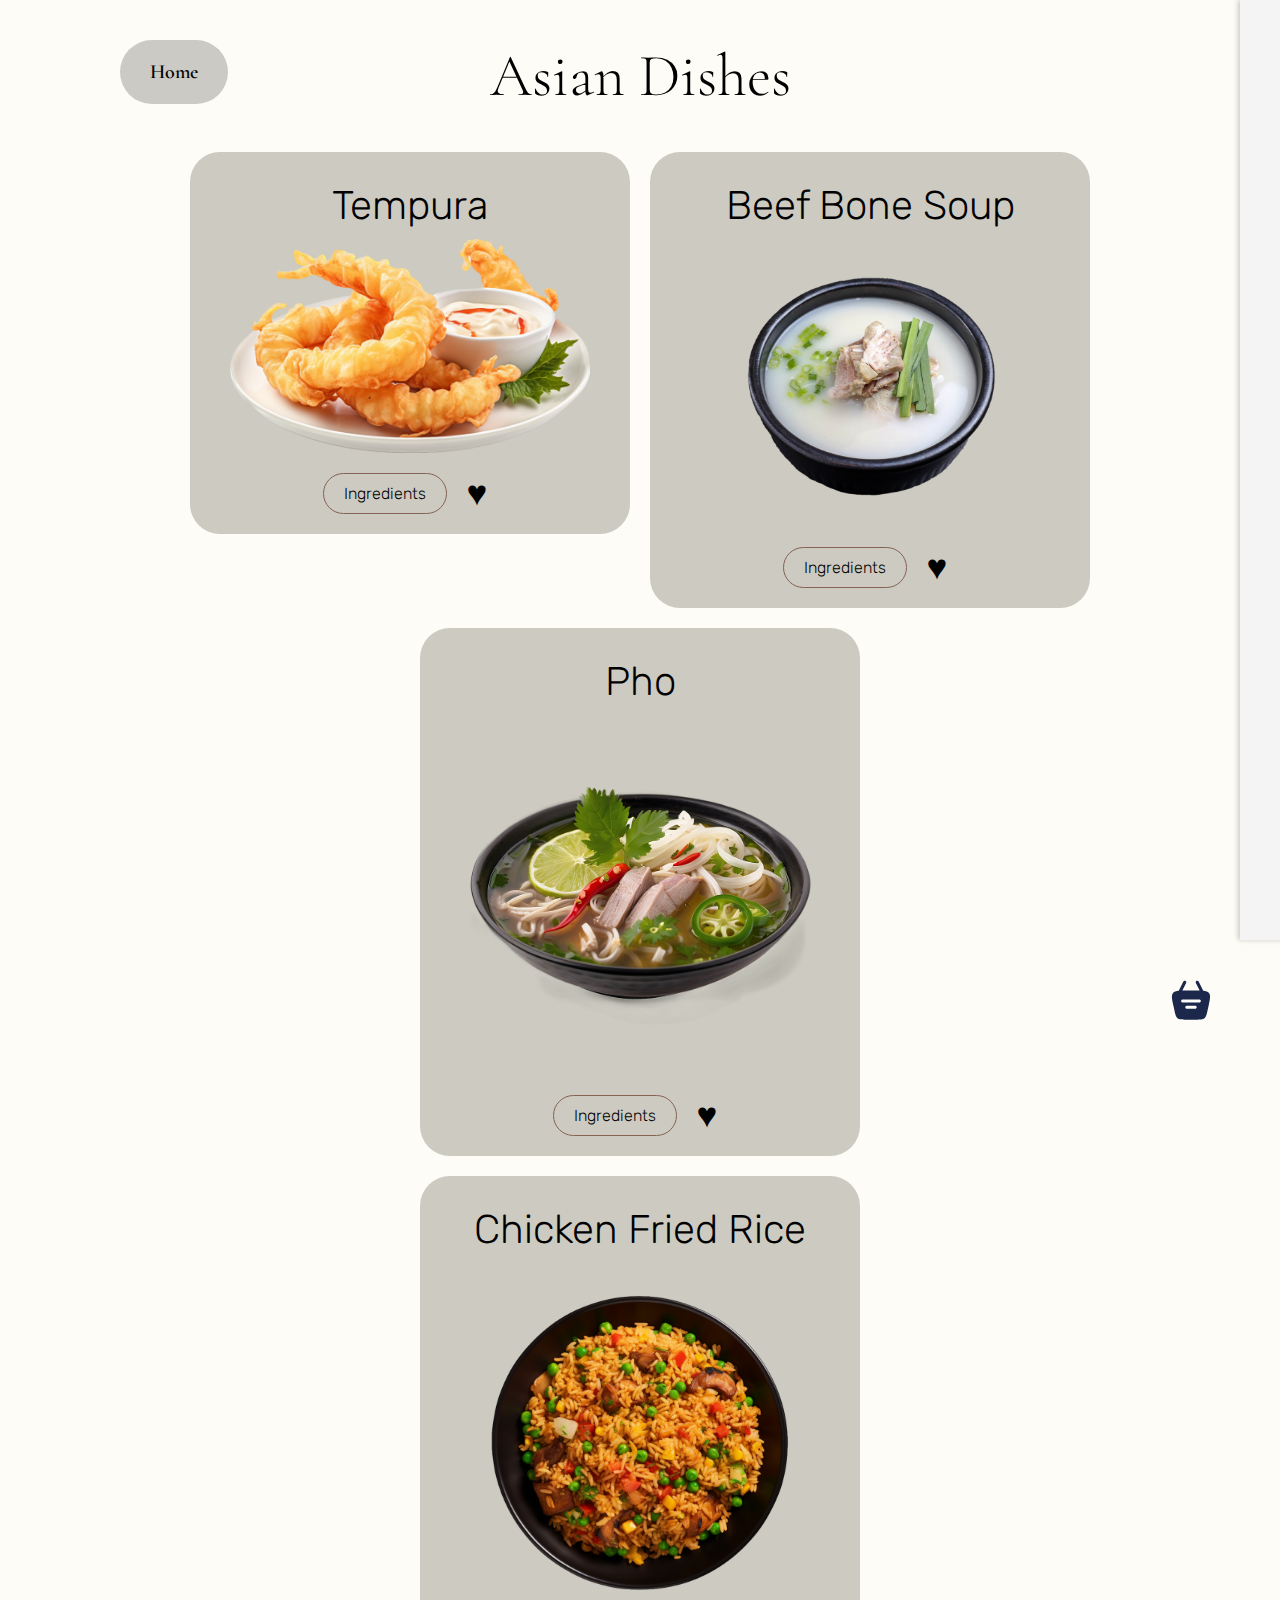
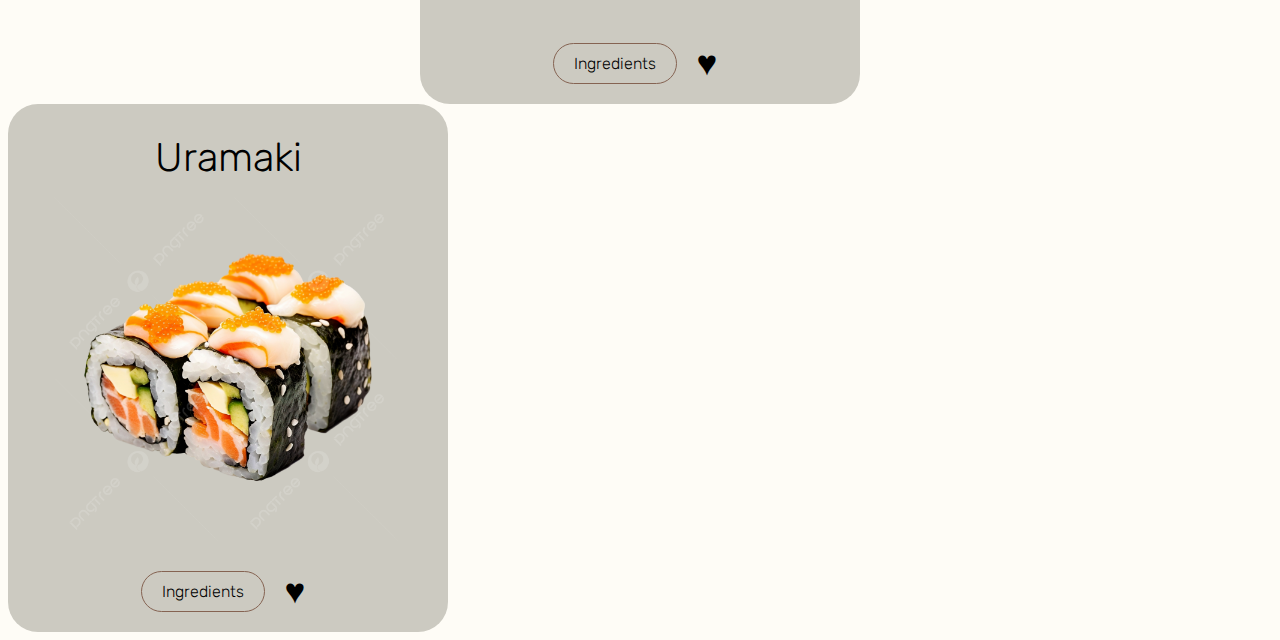
==== asian-dishes.html @ aed7e738 "Latest" ====
<!DOCTYPE html>
<html lang="en">
<head>
    <meta charset="UTF-8">
    <meta name="viewport" content="width=device-width, initial-scale=1.0">
    <title>Food Dishes</title>
    <link rel="stylesheet" href="asian.css">
    <link rel="preconnect" href="https://fonts.googleapis.com">
    <link rel="preconnect" href="https://fonts.gstatic.com" crossorigin>
    <link href="https://fonts.googleapis.com/css2?family=Rubik:ital,wght@0,300..900;1,300..900&display=swap" rel="stylesheet">
    <link href="https://fonts.googleapis.com/css2?family=Cormorant+Garamond:ital,wght@0,300;0,400;0,500;0,600;0,700;1,300;1,400;1,500;1,600;1,700&display=swap" rel="stylesheet">
    <style>
        /* Add these styles to your asian.css file */
        .cd-cart {
            position: fixed;
            top: 0;
            right: -300px; /* Start off the screen */
            width: 300px;
            height: 100%;
            background-color: white;
            transition: right 0.3s ease; /* Smooth slide effect */
            z-index: 1000; /* Ensure it's above other content */
        }

        .cd-cart--open {
            right: 0; /* Slide in from the right */
        }

        .cd-cart__header .cd-cart__close-btn {
            cursor: pointer;
        }
    </style>
</head>
<body>
    <h1>Asian Dishes</h1>
    <div class="dish-container">
        <div class="rectangle">
            <p class="text-above">Tempura</p>
            <img src="tempura.png" alt="Tempura">
            <div class="button-group">
                <button class="ingredients-button" onclick="toggleIngredients('tempura-ingredients')">Ingredients</button>
                <span class="heart-icon" onclick="addToCart('Tempura', 'tempura.png')">&hearts;</span>
            </div>
            <ul class="ingredients-list" id="tempura-ingredients">
                <li>2 cups vegetable oil for frying</li>
                <li>1 cup all-purpose flour</li>
                <li>2 tablespoons cornstarch</li>
                <li>1 pinch salt</li>
                <li>1 cup water</li>
                <li>1 large egg yolk</li>
                <li>2 large egg whites, lightly beaten</li>
                <li>1 pound medium shrimp, peeled and deveined, tails left on</li>
            </ul>
        </div>
        <div class="rectangle">
            <p class="text-above">Beef Bone Soup</p>
            <img src="bonesoup.png" alt="Beef Bone Soup">
            <div class="button-group">
                <button class="ingredients-button" onclick="toggleIngredients('sushi-ingredients')">Ingredients</button>
                <span class="heart-icon" onclick="addToCart('Beef Bone Soup', 'bonesoup.png')">&hearts;</span>
            </div>
            <ul class="ingredients-list" id="sushi-ingredients">
                <li>2 cups sushi rice</li>
                <li>2 1/2 cups water</li>
                <li>1/3 cup rice vinegar</li>
                <li>3 tablespoons sugar</li>
                <li>1 teaspoon salt</li>
                <li>1 pound sushi-grade fish</li>
                <li>1 avocado, sliced</li>
                <li>1 cucumber, julienned</li>
                <li>Nori (seaweed sheets)</li>
            </ul>
        </div>
        <div class="rectangle">
            <p class="text-above">Pho</p>
            <img src="pho.png" alt="Pho">
            <div class="button-group">
                <button class="ingredients-button" onclick="toggleIngredients('pho-ingredients')">Ingredients</button>
                <span class="heart-icon" onclick="addToCart('Pho', 'pho.png')">&hearts;</span>
            </div>
            <ul class="ingredients-list" id="pho-ingredients">
                <li>8 oz dried rice vermicelli noodles</li>
                <li>Desired meat: chicken, pork, steak or raw shrimp</li>
                <li>1 large yellow onion, quartered</li>
                <li>2 (2-inch pieces) fresh ginger, unpeeled and halved, length-wise</li>
                <li>6 cups broth (chicken, beef or vegetable, depending on protein choice)</li>
                <li>2 cups water</li>
                <li>1/4 tsp ground coriander</li>
                <li>1 whole clove (optional)</li>
                <li>1 1/2 Tablespoons fish sauce (or less, to taste preference)</li>
                <li>¼ teaspoon hoisin sauce</li>
                <li>1/4 teaspoon soy sauce</li>
                <li>1/4 teaspoon red chili paste (sambal oelek)</li>
                <li>1 stick cinnamon</li>
                <li>salt and freshly ground black pepper</li>
                <li>For garnish:</li>
                <li>4 green onions, chopped</li>
                <li>2 fresh jalapeño peppers or red thai chili peppers, thinly sliced and seeds removed</li>
                <li>1 bunch fresh cilantro, chopped</li>
                <li>1 bunch Thai basil leaves</li>
                <li>1 cup fresh bean sprouts</li>
                <li>2 limes, cut into wedges</li>
                <li>Sriracha hot sauce, or additional red chili paste, for heat, optional</li>
            </ul>
        </div>
    </div>
    <div class="dish-container">
        <div class="rectangle">
            <p class="text-above">Chicken Fried Rice</p>
            <img src="friedrice.png" alt="Chicken Fried Rice">
            <div class="button-group">
                <button class="ingredients-button" onclick="toggleIngredients('friedrice-ingredients')">Ingredients</button>
                <span class="heart-icon" onclick="addToCart('Chicken Fried Rice', 'friedrice.png')">&hearts;</span>
            </div>
            <ul class="ingredients-list" id="friedrice-ingredients">
                <li>White/Brown rice</li>
                <li>Chicken breasts</li>
                <li>Toasted sesame oil</li>
                <li>Vegetable oil (or canola oil)</li>
                <li>Frozen peas and carrots blend</li>
                <li>Green onions</li>
                <li>Garlic</li>
                <li>Eggs</li>
                <li>Low-sodium soy sauce</li>
            </ul>
        </div>
    </div>
        <div class="rectangle">
            <p class="text-above">Uramaki</p>
            <img src="uramaki.png" alt="urumaki">
            <div class="button-group">
                <button class="ingredients-button" onclick="toggleIngredients('uramaki-ingredients')">Ingredients</button>
                <span class="heart-icon" onclick="addToCart('Uramaki', 'uramaki.png')">&hearts;</span>
            </div>
            <ul class="ingredients-list" id="uramaki-ingredients">
                <li>600g sushi rice (cooked)</li>
                <li>1 Avacado</li>
                <li>250g salmon fillets</li>
                <li>1 sweet potatoe</li>
                <li>4 dried seaweed sheets</li>
                <li>2 tbsp sesame seeds</li>
                <li>2 tbsp masago (fish roe)</li>
                <li>2 tbsp wasabi paste</li>
                <li>sushi ginger (for serving)</li>
                <li>soy sauce (for serving)</li>
            </ul>
        </div>
    </div>
    <button class="home" onclick="goHome()">Home</button>

    <div class="cd-cart cd-cart--empty js-cd-cart">
        <a href="#0" class="cd-cart__trigger text-replace" id="cart-trigger">
            <img src="cart.svg" class="cd-cart__trigger-img" style="width: 50px; height: 50px;">
        </a>

        <div class="cd-cart__content">
            <div class="cd-cart__layout">
                <header class="cd-cart__header">
                    <span class="cd-cart__close-btn">&times;</span>
                </header>
                <div class="cd-cart__body">
                    <ul id="cart-items">
                    </ul>
                </div>
                <footer class="cd-cart__footer">
        
                </footer>
            </div>
        </div>
    </div>


    <div class="recipe-sidebar" id="recipe-sidebar">
        <div class="recipe-content">
            <span class="close-btn" onclick="closeSidebar()">&times;</span>
            <h2>Saved Recipes</h2>
            <ul id="saved-recipes">
            </ul>
        </div>
    </div>

    <script src="script2.js"></script>
</body>
</html>
---- asian.css ----
body {
    background-color: #FEFCF6;
}

h1 {
    font-family: "Cormorant Garamond", serif;
    color: black;
    font-size: 60px;
    font-weight: 200;
    text-align: center;
}

.dish-container {
    display: flex;
    justify-content: center;
    align-items: flex-start;
    gap: 20px; 
    margin-top: 20px;
    flex-wrap: wrap;
}

.rectangle {
    background-color: #CCCAC1;
    border-radius: 30px;
    width: 400px;
    height: auto;
    display: flex;
    flex-direction: column;
    justify-content: space-around;
    align-items: center;
    padding: 20px;
    transition: transform 0.3s ease-in-out;
}

.rectangle img {
    border-radius: 20px; 
    width: 90%;
    height: auto;
    object-fit: cover;
    margin-bottom: 20px;
}

.rectangle:hover {
    transform: translateY(-10px);
}

.text-above {
    font-family: "Rubik", sans-serif;
    color: black;
    font-size: 40px;
    text-align: center;
    margin: 0;
    padding: 10px 0;
    font-weight: 200; 
}

.button-group {
    display: flex;
    justify-content: center;
    gap: 10px;
}

.ingredients-button {
    background-color: transparent;
    border: 1px solid #856352;
    border-radius: 30px;
    padding: 10px 20px;
    font-family: "Rubik", sans-serif;
    font-size: 16px;
    cursor: pointer;
    font-weight: 200;
    transition: background-color 0.3s, color 0.3s, border 0.3s;
}

.ingredients-button:hover {
    background-color: #856352;
    color: white;
}

.heart-icon {
    display: flex;
    align-items: center;
    justify-content: center;
    width: 40px;
    height: 40px;
    font-size: 35px;
    line-height: 1;
    border-radius: 50%;
    border: none;
    cursor: pointer;
    transition: color 0.3s, background-color 0.3s;
}

.heart-icon:hover {
    color: red;
    background-color: transparent;
}

.ingredients-list {
    list-style: none;
    padding: 0;
    margin-top: 20px;
    display: none; 
}

.ingredients-list li {
    font-family: "Rubik", sans-serif;
    color: black;
    font-size: 16px;
    margin-bottom: 10px;
}

.home {
    position: fixed; 
    top: 40px;
    left: 120px;
    border: none;
    padding: 20px 30px;
    border-radius: 50px;
    cursor: pointer;
    font-family: "Cormorant Garamond", serif;
    font-size: 20px;
    font-weight: 600;
    background-color: #CCCAC5;
    transition: all 0.3s ease-in-out;
}

.home:hover {
    transform: scale(0.9);
    text-decoration: underline;
    text-decoration-thickness: 2px;
    text-underline-offset: 3px;
}

.cd-cart {
    position: fixed;
    top: 0;
    right: -300px; /* Start off the screen */
    width: 300px;
    height: 100%;
    background-color: white;
    transition: right 0.3s ease; /* Smooth slide effect */
    z-index: 1000; /* Ensure it's above other content */
}

.cd-cart--open {
    right: 0; /* Slide in from the right */
}

.cd-cart__content {
    transition: transform 0.3s ease;
}

.cd-cart__trigger {
    position: fixed;
    bottom: 20px;
    right: 5%;
    transition: transform 0.2s;
}

.cd-cart--empty .cd-cart__trigger,
.cd-cart--empty .cd-cart__content {
    transform: translateY(150px);
}

.cd-cart__product {
    display: flex;
    align-items: center;
    margin: 10px 0;
}

.cd-cart__product img {
    width: 50px;
    height: auto;
    margin-right: 10px;
}

.cd-cart__header .cd-cart__close-btn {
    cursor: pointer;
}

.recipe-sidebar {
    position: fixed;
    right: -300px;
    top: 0;
    width: 300px;
    height: 100%;
    background-color: #f4f4f4;
    box-shadow: -2px 0 5px rgba(0, 0, 0, 0.2);
    transition: right 0.3s ease;
    z-index: 1000;
    overflow-y: auto;
    padding: 20px;
}

.recipe-sidebar.open {
    right: 0;
}

.recipe-content {
    padding: 20px;
}

.close-btn {
    font-size: 30px;
    cursor: pointer;
    display: block;
    text-align: right;
}

#saved-recipes img {
    width: 50px;
    height: auto;
    margin-right: 10px;
}
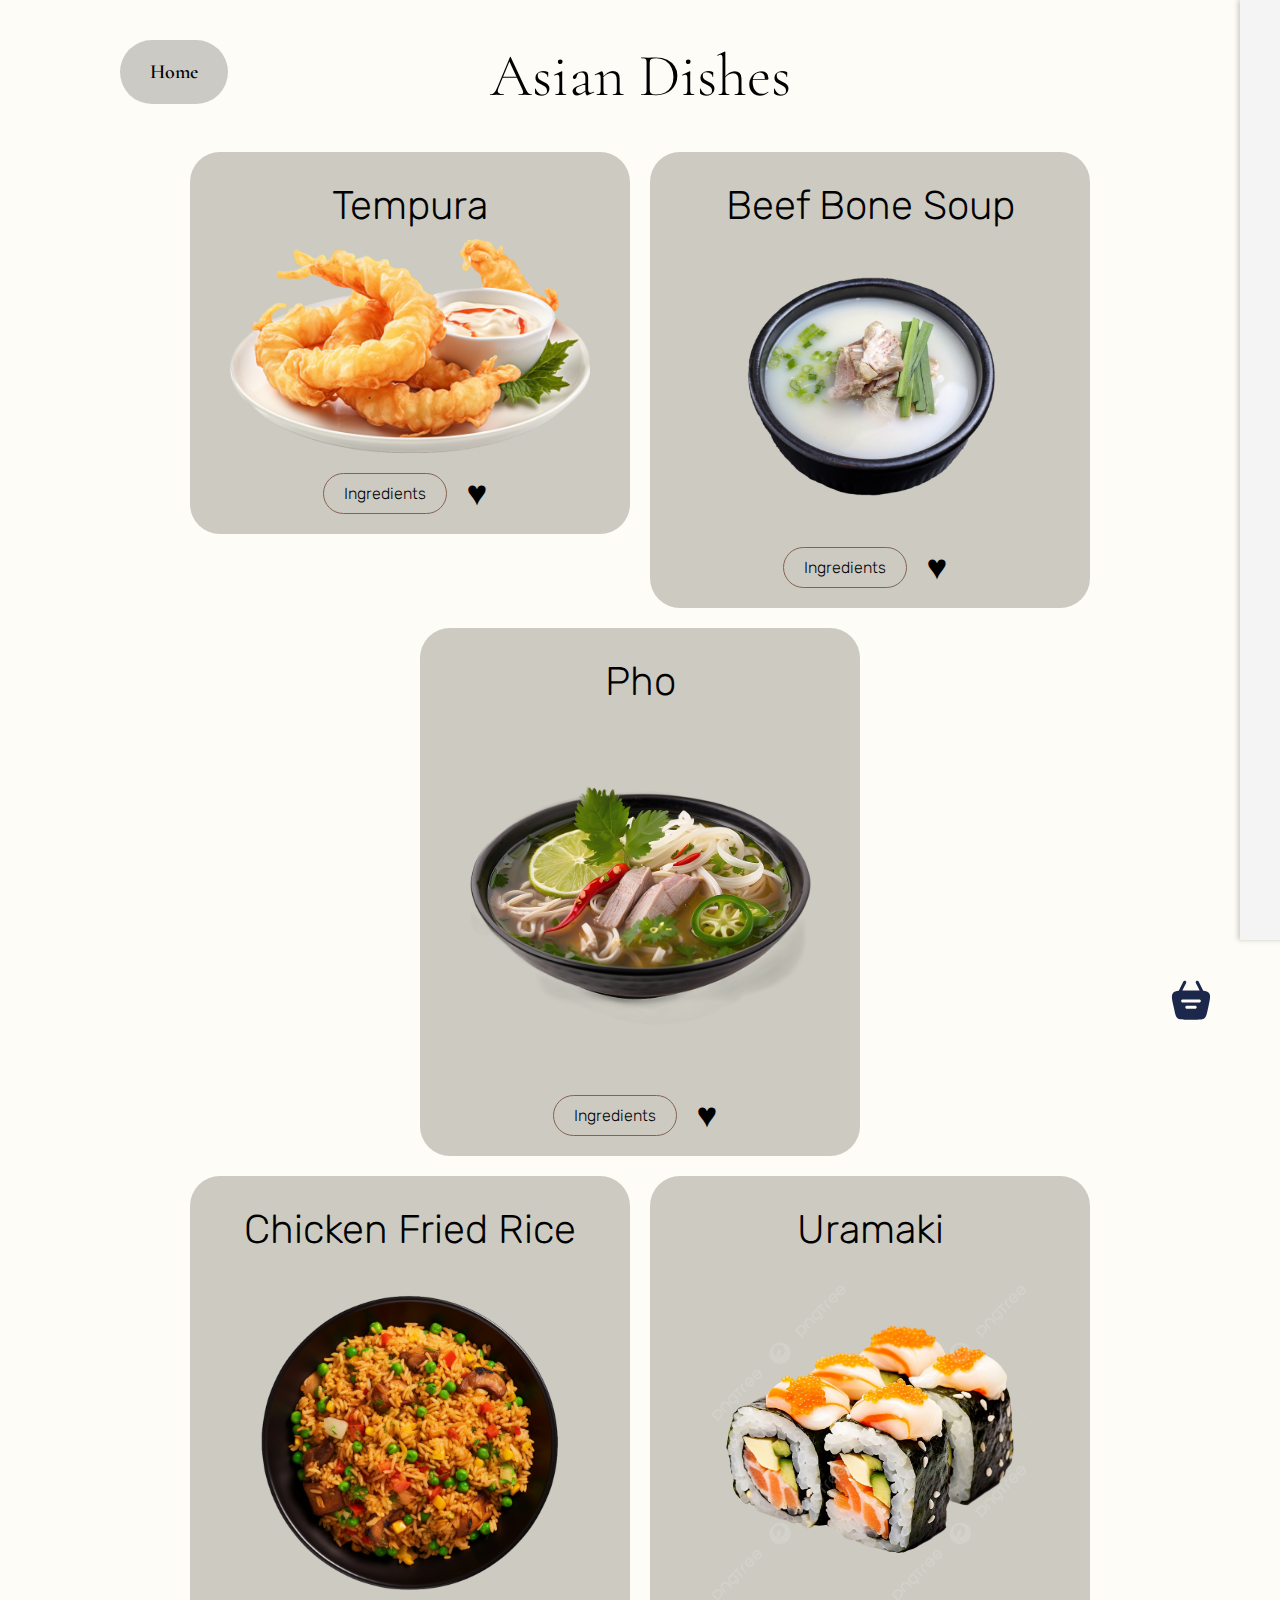
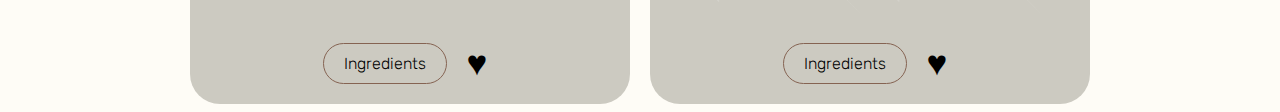
==== commit 849f78ba: "New recipe  row" ====
--- a/asian-dishes.html
+++ b/asian-dishes.html
@@ -10,7 +10,6 @@
     <link href="https://fonts.googleapis.com/css2?family=Rubik:ital,wght@0,300..900;1,300..900&display=swap" rel="stylesheet">
     <link href="https://fonts.googleapis.com/css2?family=Cormorant+Garamond:ital,wght@0,300;0,400;0,500;0,600;0,700;1,300;1,400;1,500;1,600;1,700&display=swap" rel="stylesheet">
     <style>
-        /* Add these styles to your asian.css file */
         .cd-cart {
             position: fixed;
             top: 0;
@@ -124,19 +123,18 @@
                 <li>Low-sodium soy sauce</li>
             </ul>
         </div>
-    </div>
         <div class="rectangle">
             <p class="text-above">Uramaki</p>
-            <img src="uramaki.png" alt="urumaki">
+            <img src="uramaki.png" alt="Uramaki">
             <div class="button-group">
                 <button class="ingredients-button" onclick="toggleIngredients('uramaki-ingredients')">Ingredients</button>
                 <span class="heart-icon" onclick="addToCart('Uramaki', 'uramaki.png')">&hearts;</span>
             </div>
             <ul class="ingredients-list" id="uramaki-ingredients">
                 <li>600g sushi rice (cooked)</li>
-                <li>1 Avacado</li>
+                <li>1 Avocado</li>
                 <li>250g salmon fillets</li>
-                <li>1 sweet potatoe</li>
+                <li>1 sweet potato</li>
                 <li>4 dried seaweed sheets</li>
                 <li>2 tbsp sesame seeds</li>
                 <li>2 tbsp masago (fish roe)</li>
@@ -173,12 +171,12 @@
     <div class="recipe-sidebar" id="recipe-sidebar">
         <div class="recipe-content">
             <span class="close-btn" onclick="closeSidebar()">&times;</span>
-            <h2>Saved Recipes</h2>
-            <ul id="saved-recipes">
+            <h2>Selected Recipe</h2>
+            <img src="" id="selected-recipe-img" alt="Selected Recipe Image">
+            <ul id="selected-recipe-ingredients">
             </ul>
         </div>
     </div>
-
-    <script src="script2.js"></script>
 </body>
+<script src="asian.js"></script>
 </html>
